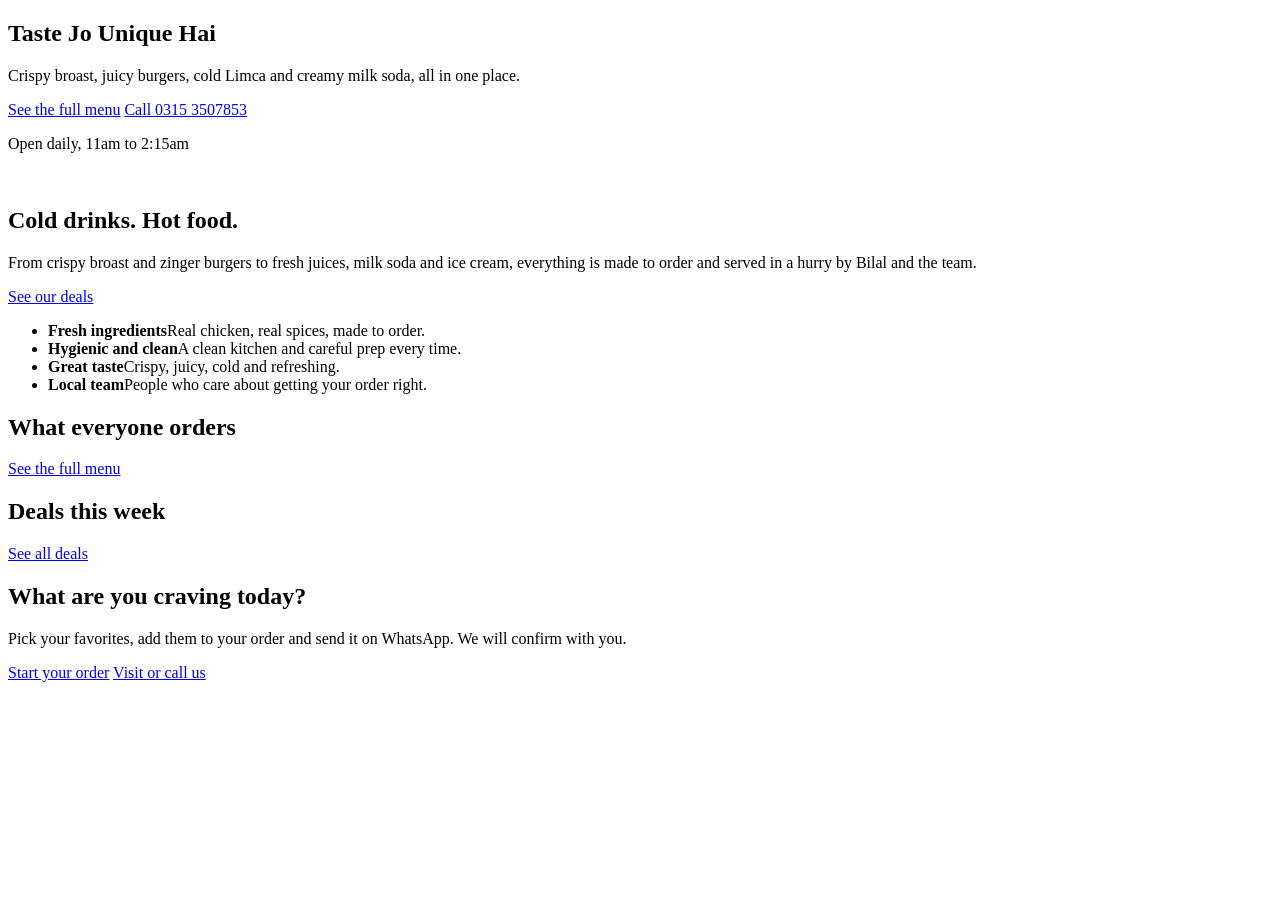
==== index.html @ 27906d06 "Add files via upload" ====
<!DOCTYPE html>
<html lang="en">
<head>
<meta charset="UTF-8">
<meta name="viewport" content="width=device-width, initial-scale=1">
<title>Unique Limca &amp; Milk Soda | Taste Jo Unique Hai</title>
<meta name="description" content="Crispy broast, zinger burgers, fries, cold Limca, milk soda, fresh juices and ice cream in Sukkur. Order by WhatsApp, call or visit.">
<meta property="og:title" content="Unique Limca &amp; Milk Soda | Taste Jo Unique Hai">
<meta property="og:description" content="Crispy broast, zinger burgers, fries, cold Limca and milk soda. Order by WhatsApp.">
<meta property="og:type" content="website">
<meta name="theme-color" content="#0e3b2c">
<link rel="icon" href="images/favicon.svg" type="image/svg+xml">
<link rel="preconnect" href="https://fonts.googleapis.com">
<link rel="preconnect" href="https://fonts.gstatic.com" crossorigin>
<link href="https://fonts.googleapis.com/css2?family=Bricolage+Grotesque:opsz,wght@12..96,600;12..96,800&family=Figtree:wght@400;500;700&display=swap" rel="stylesheet">
<link rel="stylesheet" href="css/style.css">
</head>
<body data-page="home">
<div id="site-header"></div>
<main id="main">
  <section class="hero">
    <div class="wrap hero-inner">
      <div>
        <h1>Taste Jo Unique Hai</h1>
        <p class="lead">Crispy broast, juicy burgers, cold Limca and creamy milk soda, all in one place.</p>
        <div class="hero-actions">
          <a class="btn btn-primary" href="menu.html">See the full menu</a>
          <a class="btn btn-outline" href="tel:+923153507853">Call 0315 3507853</a>
        </div>
        <p class="hero-hours">Open daily, 11am to 2:15am</p>
      </div>
      <div class="hero-photos" aria-hidden="true">
        <img class="p1" data-img="broast" alt="">
        <img class="p2" data-img="limca" alt="">
        <img class="p3" data-img="fries" alt="">
      </div>
    </div>
  </section>

  <section class="section welcome">
    <div class="wrap welcome-grid">
      <div>
        <h2>Cold drinks. Hot food.</h2>
        <p>From crispy broast and zinger burgers to fresh juices, milk soda and ice cream, everything is made to order and served in a hurry by Bilal and the team.</p>
        <a class="btn btn-add" href="deals.html">See our deals</a>
      </div>
      <ul class="trust">
        <li><strong>Fresh ingredients</strong><span>Real chicken, real spices, made to order.</span></li>
        <li><strong>Hygienic and clean</strong><span>A clean kitchen and careful prep every time.</span></li>
        <li><strong>Great taste</strong><span>Crispy, juicy, cold and refreshing.</span></li>
        <li><strong>Local team</strong><span>People who care about getting your order right.</span></li>
      </ul>
    </div>
  </section>

  <section class="section">
    <div class="wrap">
      <div class="section-head"><h2>What everyone orders</h2><a class="link-more" href="menu.html">See the full menu</a></div>
      <ul class="menu-list" id="popular-list"></ul>
    </div>
  </section>

  <section class="section welcome">
    <div class="wrap">
      <div class="section-head"><h2>Deals this week</h2><a class="link-more" href="deals.html">See all deals</a></div>
      <div class="deals-grid" id="deals-preview"></div>
    </div>
  </section>

  <section class="section cta">
    <div class="wrap">
      <h2>What are you craving today?</h2>
      <p>Pick your favorites, add them to your order and send it on WhatsApp. We will confirm with you.</p>
      <div class="hero-actions">
        <a class="btn btn-primary" href="menu.html">Start your order</a>
        <a class="btn btn-outline" href="contact.html">Visit or call us</a>
      </div>
    </div>
  </section>
</main>
<div id="site-footer"></div>
<script src="js/data.js"></script>
<script src="js/cart.js"></script>
<script src="js/layout.js"></script>
<script src="js/pages.js"></script>
</body>
</html>
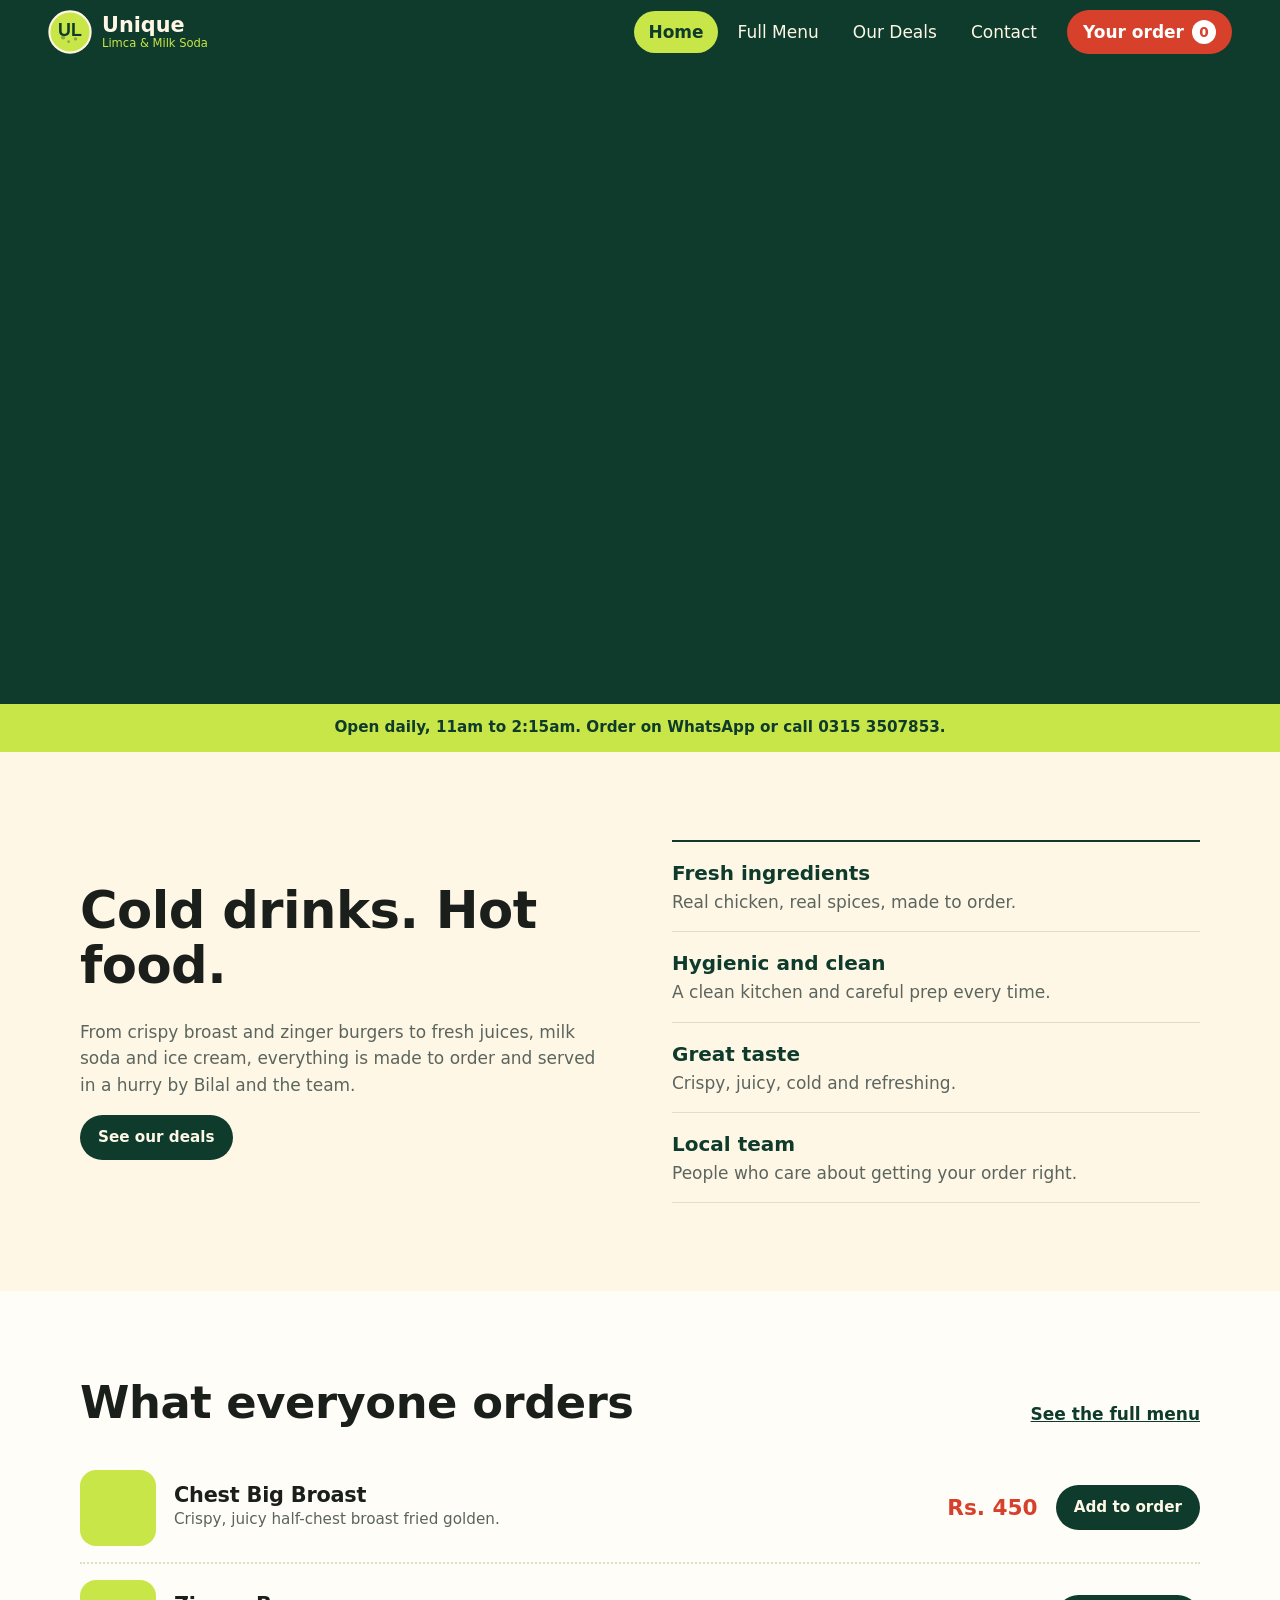
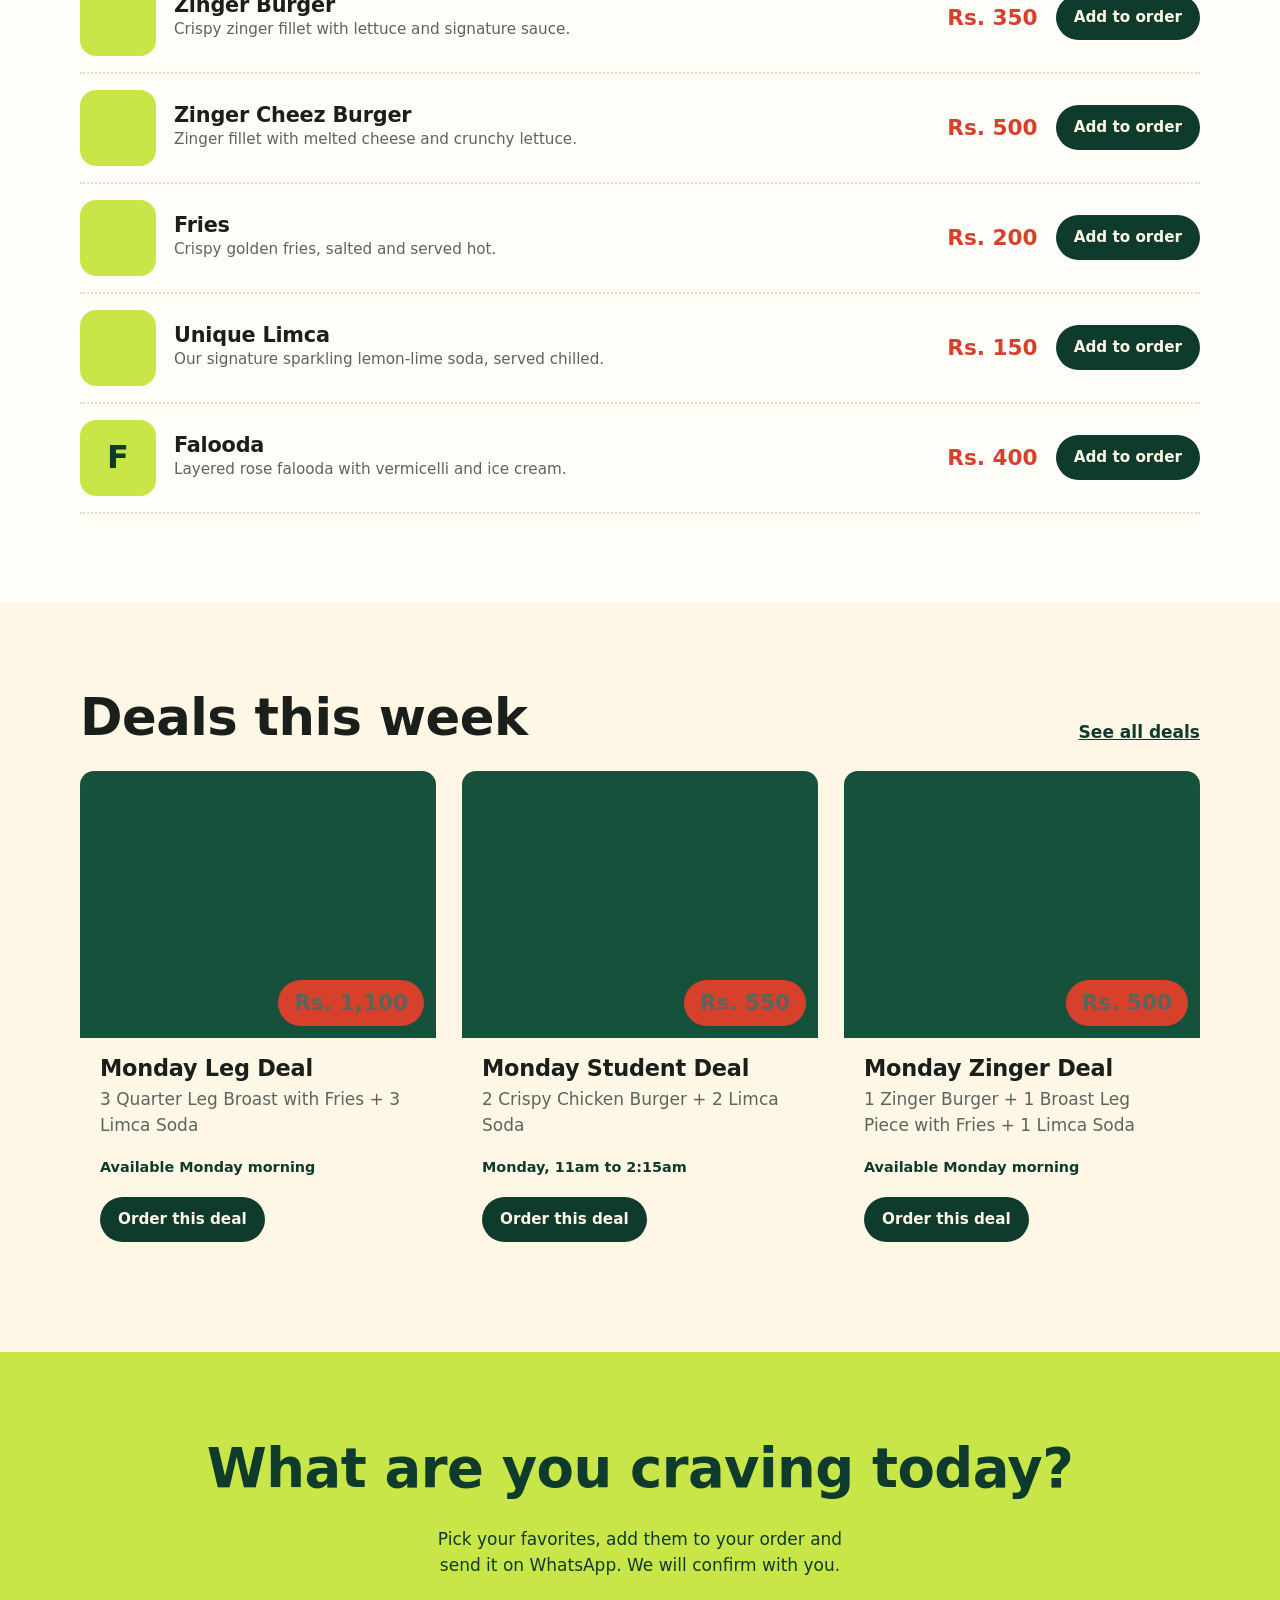
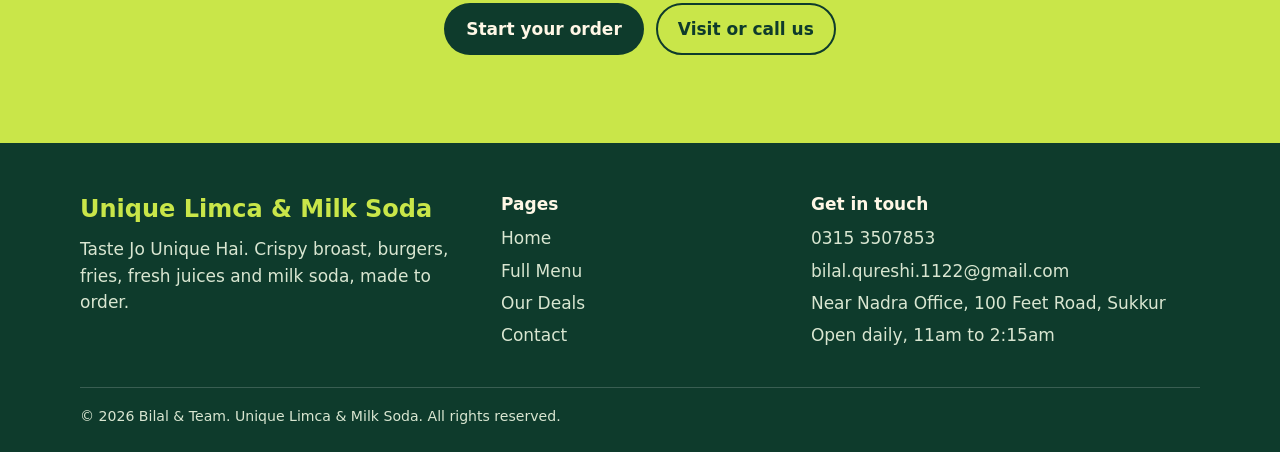
==== commit 621a06de: "Add files via upload" ====
--- a/index.html
+++ b/index.html
@@ -18,24 +18,9 @@
 <body data-page="home">
 <div id="site-header"></div>
 <main id="main">
-  <section class="hero">
-    <div class="wrap hero-inner">
-      <div>
-        <h1>Taste Jo Unique Hai</h1>
-        <p class="lead">Crispy broast, juicy burgers, cold Limca and creamy milk soda, all in one place.</p>
-        <div class="hero-actions">
-          <a class="btn btn-primary" href="menu.html">See the full menu</a>
-          <a class="btn btn-outline" href="tel:+923153507853">Call 0315 3507853</a>
-        </div>
-        <p class="hero-hours">Open daily, 11am to 2:15am</p>
-      </div>
-      <div class="hero-photos" aria-hidden="true">
-        <img class="p1" data-img="broast" alt="">
-        <img class="p2" data-img="limca" alt="">
-        <img class="p3" data-img="fries" alt="">
-      </div>
-    </div>
-  </section>
+  <h1 class="sr-only">Unique Limca &amp; Milk Soda, Taste Jo Unique Hai</h1>
+  <section class="slider" id="slider" aria-roledescription="carousel" aria-label="Featured food"></section>
+  <p class="hours-bar">Open daily, 11am to 2:15am. Order on WhatsApp or call 0315 3507853.</p>
 
   <section class="section welcome">
     <div class="wrap welcome-grid">
@@ -82,6 +67,7 @@
 <script src="js/data.js"></script>
 <script src="js/cart.js"></script>
 <script src="js/layout.js"></script>
+<script src="js/slider.js"></script>
 <script src="js/pages.js"></script>
 </body>
 </html>
--- a/css/style.css
+++ b/css/style.css
@@ -0,0 +1,220 @@
+/* Unique Limca & Milk Soda - styles
+   Colors: bottle green, limca lime, milk cream, chili red */
+:root {
+  --green: #0e3b2c;
+  --green-2: #16513c;
+  --lime: #c9e649;
+  --cream: #fff7e6;
+  --milk: #fffdf8;
+  --chili: #d7402b;
+  --ink: #1a1f1b;
+  --muted: #5b655e;
+  --line: #e6dcc3;
+  --radius: 14px;
+  --head: "Bricolage Grotesque", "Trebuchet MS", system-ui, sans-serif;
+  --body: "Figtree", system-ui, -apple-system, "Segoe UI", Roboto, sans-serif;
+}
+*, *::before, *::after { box-sizing: border-box; }
+html { scroll-behavior: smooth; }
+body { margin: 0; font-family: var(--body); color: var(--ink); background: var(--milk); line-height: 1.55; font-size: 17px; }
+body.no-scroll { overflow: hidden; }
+img { max-width: 100%; display: block; }
+a { color: inherit; }
+h1, h2, h3 { font-family: var(--head); line-height: 1.08; margin: 0 0 .5em; letter-spacing: -.01em; }
+p { margin: 0 0 1em; }
+:focus-visible { outline: 3px solid var(--chili); outline-offset: 2px; }
+[hidden] { display: none !important; }
+
+/* Header */
+.site-header { position: sticky; top: 0; z-index: 30; display: flex; align-items: center; justify-content: space-between; gap: 16px; padding: 10px clamp(16px, 4vw, 48px); background: var(--green); color: var(--cream); }
+.brand { display: flex; align-items: center; gap: 10px; text-decoration: none; }
+.brand-text { font-family: var(--head); font-weight: 800; font-size: 1.3rem; line-height: 1; display: flex; flex-direction: column; }
+.brand-text small { font-family: var(--body); font-weight: 500; font-size: .72rem; color: var(--lime); margin-top: 3px; }
+.nav { display: flex; gap: 6px; margin-left: auto; }
+.nav a { text-decoration: none; padding: 8px 14px; border-radius: 999px; font-weight: 500; }
+.nav a:hover { background: var(--green-2); }
+.nav a[aria-current="page"] { background: var(--lime); color: var(--green); font-weight: 700; }
+.header-actions { display: flex; align-items: center; gap: 10px; }
+.cart-btn { font: inherit; font-weight: 700; cursor: pointer; border: 0; border-radius: 999px; padding: 9px 16px; background: var(--chili); color: #fff; display: flex; align-items: center; gap: 8px; }
+.cart-count { min-width: 24px; height: 24px; display: inline-grid; place-items: center; border-radius: 999px; background: #fff; color: var(--chili); font-size: .85rem; }
+.menu-toggle { display: none; width: 44px; height: 44px; border: 0; border-radius: 10px; background: var(--green-2); cursor: pointer; padding: 0 11px; flex-direction: column; justify-content: center; gap: 5px; }
+.menu-toggle span { display: block; height: 2px; background: var(--cream); border-radius: 2px; }
+
+/* Buttons */
+.btn { display: inline-block; font: inherit; font-weight: 700; text-decoration: none; text-align: center; cursor: pointer; border: 2px solid transparent; border-radius: 999px; padding: 11px 20px; }
+.btn-primary { background: var(--lime); color: var(--green); }
+.btn-primary:hover { background: #d8f060; }
+.btn-outline { border-color: var(--cream); color: var(--cream); }
+.btn-outline:hover { background: rgba(255,255,255,.12); }
+.btn-add { background: var(--green); color: var(--cream); padding: 9px 16px; font-size: .95rem; }
+.btn-add:hover { background: var(--green-2); }
+.btn-ghost { border-color: var(--green); color: var(--green); padding: 8px 14px; font-size: .9rem; }
+.btn-whatsapp { background: #1fa855; color: #fff; display: block; width: 100%; margin-top: 12px; }
+.btn-whatsapp:hover { background: #178f47; }
+.btn-link { background: none; border: 0; font: inherit; color: var(--muted); text-decoration: underline; cursor: pointer; margin: 10px auto 0; display: block; }
+
+/* Layout helpers */
+.wrap { width: min(1120px, 100% - 2 * clamp(16px, 4vw, 40px)); margin-inline: auto; }
+.section { padding: clamp(44px, 7vw, 88px) 0; }
+.section-head { display: flex; align-items: end; justify-content: space-between; gap: 16px; flex-wrap: wrap; margin-bottom: 26px; }
+.section-head h2 { font-size: clamp(1.9rem, 4vw, 2.8rem); margin: 0; }
+.link-more { font-weight: 700; color: var(--green); }
+
+/* Hero (the one bold moment) */
+.hero { background: var(--green); color: var(--cream); overflow: hidden; }
+.hero-inner { display: grid; grid-template-columns: 1.1fr .9fr; gap: clamp(24px, 5vw, 64px); align-items: center; padding: clamp(40px, 7vw, 88px) 0; }
+.hero h1 { font-size: clamp(3.2rem, 9.5vw, 7.2rem); font-weight: 800; color: var(--lime); margin-bottom: .2em; line-height: .92; }
+.hero p.lead { font-size: 1.2rem; max-width: 30ch; color: #e8efe0; }
+.hero-actions { display: flex; flex-wrap: wrap; gap: 12px; margin-top: 24px; }
+.hero-hours { margin-top: 22px; font-size: .95rem; color: #bcd0b4; }
+.hero-photos { position: relative; aspect-ratio: 1 / 1.05; }
+.hero-photos img { position: absolute; object-fit: cover; border-radius: 22px; border: 4px solid var(--cream); background: var(--green-2); }
+.hero-photos .p1 { width: 72%; height: 62%; top: 0; right: 0; transform: rotate(2deg); }
+.hero-photos .p2 { width: 54%; height: 44%; bottom: 0; left: 0; transform: rotate(-4deg); }
+.hero-photos .p3 { width: 36%; height: 30%; bottom: 6%; right: 4%; transform: rotate(5deg); }
+
+/* Welcome */
+.welcome { background: var(--cream); }
+.welcome-grid { display: grid; grid-template-columns: 1fr 1fr; gap: clamp(24px, 5vw, 64px); align-items: center; }
+.welcome h2 { font-size: clamp(2rem, 4.4vw, 3.2rem); }
+.welcome p { color: var(--muted); max-width: 48ch; }
+.trust { list-style: none; padding: 0; margin: 0; display: grid; gap: 0; border-top: 2px solid var(--green); }
+.trust li { padding: 16px 0; border-bottom: 1px solid var(--line); }
+.trust strong { display: block; font-family: var(--head); font-size: 1.25rem; color: var(--green); }
+.trust span { color: var(--muted); }
+
+/* Menu list (menu-board style) */
+.menu-list { list-style: none; margin: 0; padding: 0; }
+.menu-row { display: grid; grid-template-columns: 76px 1fr auto auto; gap: 8px 18px; align-items: center; padding: 16px 0; border-bottom: 2px dotted var(--line); }
+.menu-thumb { width: 76px; height: 76px; border-radius: 16px; overflow: hidden; background: var(--lime); display: grid; place-items: center; font-family: var(--head); font-weight: 800; font-size: 2rem; color: var(--green); }
+.menu-thumb img { width: 100%; height: 100%; object-fit: cover; }
+.menu-text h3 { font-size: 1.3rem; margin: 0 0 2px; }
+.menu-text p { margin: 0; color: var(--muted); font-size: .95rem; }
+.menu-price { margin: 0; font-family: var(--head); font-weight: 800; font-size: 1.35rem; color: var(--chili); white-space: nowrap; }
+.menu-price .ask { font-family: var(--body); font-weight: 500; font-size: .95rem; color: var(--muted); }
+
+.page-title { background: var(--green); color: var(--cream); padding: clamp(36px, 6vw, 64px) 0; }
+.page-title h1 { font-size: clamp(2.6rem, 7vw, 4.8rem); color: var(--lime); margin: 0 0 .15em; }
+.page-title p { margin: 0; max-width: 46ch; color: #d9e6d1; }
+.jump { display: flex; flex-wrap: wrap; gap: 8px; padding: 18px 0 0; }
+.jump a { text-decoration: none; padding: 8px 16px; border: 2px solid var(--green); border-radius: 999px; font-weight: 700; color: var(--green); }
+.jump a:hover { background: var(--green); color: var(--cream); }
+.menu-section { padding-top: 40px; scroll-margin-top: 80px; }
+.menu-section h2 { font-size: 2.2rem; color: var(--green); border-bottom: 3px solid var(--lime); display: inline-block; padding-bottom: 4px; }
+.note { background: var(--cream); border-left: 5px solid var(--lime); padding: 14px 18px; border-radius: 8px; margin-top: 36px; color: var(--muted); }
+
+/* Deals */
+.deals-grid { display: grid; grid-template-columns: repeat(auto-fill, minmax(290px, 1fr)); gap: 26px; }
+.deal { background: var(--cream); border-radius: var(--radius); overflow: hidden; display: flex; flex-direction: column; }
+.deal-img { position: relative; aspect-ratio: 4 / 3; background: var(--green-2); }
+.deal-img img { width: 100%; height: 100%; object-fit: cover; }
+.deal-price { position: absolute; right: 12px; bottom: 12px; margin: 0; background: var(--chili); color: #fff; font-family: var(--head); font-weight: 800; font-size: 1.35rem; padding: 6px 16px; border-radius: 999px; }
+.deal-body { padding: 18px 20px 22px; display: flex; flex-direction: column; flex: 1; }
+.deal-body h3 { font-size: 1.4rem; margin-bottom: 6px; }
+.deal-body p { color: var(--muted); }
+.deal-when { font-size: .9rem; font-weight: 700; color: var(--green) !important; margin-top: auto; }
+.deal-body .btn { align-self: flex-start; margin-top: 4px; }
+
+/* CTA */
+.cta { background: var(--lime); color: var(--green); text-align: center; }
+.cta h2 { font-size: clamp(2rem, 5vw, 3.4rem); }
+.cta p { max-width: 40ch; margin-inline: auto; }
+.cta .hero-actions { justify-content: center; }
+.cta .btn-primary { background: var(--green); color: var(--cream); }
+.cta .btn-outline { border-color: var(--green); color: var(--green); }
+
+/* Contact */
+.contact-grid { display: grid; grid-template-columns: repeat(auto-fit, minmax(240px, 1fr)); gap: 0; border-top: 3px solid var(--green); }
+.contact-item { padding: 22px 22px 22px 0; border-bottom: 1px solid var(--line); }
+.contact-item h2 { font-size: 1.2rem; color: var(--green); margin-bottom: 6px; }
+.contact-item p { margin: 0; font-size: 1.1rem; }
+.contact-item a { font-weight: 700; }
+
+/* Footer */
+.site-footer { background: var(--green); color: #d9e6d1; padding: 48px clamp(16px, 4vw, 48px) 24px; }
+.footer-grid { display: grid; grid-template-columns: 1.4fr 1fr 1.4fr; gap: 32px; max-width: 1120px; margin: 0 auto; }
+.footer-brand { font-family: var(--head); font-weight: 800; font-size: 1.5rem; color: var(--lime); margin-bottom: 8px; }
+.footer-title { font-weight: 700; color: var(--cream); margin-bottom: 8px; }
+.site-footer ul { list-style: none; padding: 0; margin: 0; }
+.site-footer li { margin-bottom: 6px; }
+.site-footer a { text-decoration: none; }
+.site-footer a:hover { text-decoration: underline; }
+.copyright { max-width: 1120px; margin: 32px auto 0; padding-top: 18px; border-top: 1px solid rgba(255,255,255,.18); font-size: .88rem; }
+
+/* Cart drawer */
+.drawer-backdrop { position: fixed; inset: 0; background: rgba(10, 25, 18, .55); z-index: 40; }
+.drawer { position: fixed; top: 0; right: 0; bottom: 0; width: min(420px, 100%); background: var(--milk); z-index: 50; transform: translateX(100%); transition: transform .25s ease; display: flex; flex-direction: column; padding: 20px; overflow-y: auto; }
+.drawer.open { transform: none; }
+.drawer-head { display: flex; justify-content: space-between; align-items: center; margin-bottom: 8px; }
+.drawer-head h2 { margin: 0; font-size: 1.7rem; }
+.drawer-close { font: inherit; font-weight: 700; background: none; border: 2px solid var(--green); color: var(--green); border-radius: 999px; padding: 6px 14px; cursor: pointer; }
+.cart-list { list-style: none; padding: 0; margin: 0; }
+.cart-item { display: grid; grid-template-columns: 1fr auto auto; gap: 4px 12px; align-items: center; padding: 14px 0; border-bottom: 1px solid var(--line); }
+.cart-item p { margin: 0; }
+.cart-item-name { font-weight: 700; }
+.cart-item-price { font-size: .85rem; color: var(--muted); }
+.cart-line { font-weight: 700; color: var(--chili); min-width: 78px; text-align: right; }
+.qty { display: flex; align-items: center; gap: 8px; }
+.qty button { width: 32px; height: 32px; border-radius: 50%; border: 2px solid var(--green); background: none; color: var(--green); font-size: 1.1rem; font-weight: 700; cursor: pointer; line-height: 1; }
+.qty span { min-width: 18px; text-align: center; font-weight: 700; }
+.cart-empty { color: var(--muted); padding: 24px 0; }
+.drawer-foot { margin-top: auto; padding-top: 16px; }
+.cart-total { display: flex; justify-content: space-between; align-items: baseline; font-size: 1.2rem; margin-bottom: 12px; }
+.cart-total strong { font-family: var(--head); font-size: 1.8rem; color: var(--chili); }
+.drawer-foot label { display: block; font-weight: 700; font-size: .9rem; margin: 10px 0 4px; }
+.drawer-foot input, .drawer-foot textarea { width: 100%; font: inherit; padding: 10px 12px; border: 2px solid var(--line); border-radius: 10px; background: #fff; }
+.toast { position: fixed; left: 50%; bottom: 24px; transform: translate(-50%, 24px); background: var(--ink); color: #fff; padding: 10px 20px; border-radius: 999px; font-weight: 700; opacity: 0; pointer-events: none; transition: opacity .2s, transform .2s; z-index: 60; }
+.toast.show { opacity: 1; transform: translate(-50%, 0); }
+
+/* 404 */
+.notfound { text-align: center; padding: 100px 16px; }
+.notfound h1 { font-size: clamp(4rem, 14vw, 9rem); color: var(--green); margin: 0; }
+
+/* Mobile */
+@media (max-width: 860px) {
+  .hero-inner, .welcome-grid, .footer-grid { grid-template-columns: 1fr; }
+  .hero-photos { max-width: 420px; margin-inline: auto; width: 100%; }
+  .menu-toggle { display: flex; }
+  .nav { display: none; position: absolute; top: 100%; left: 0; right: 0; flex-direction: column; background: var(--green); padding: 8px 16px 16px; margin: 0; }
+  .nav.open { display: flex; }
+  .nav a { padding: 12px 14px; }
+}
+@media (max-width: 600px) {
+  body { font-size: 16px; }
+  .menu-row { grid-template-columns: 60px 1fr auto; }
+  .menu-thumb { width: 60px; height: 60px; }
+  .menu-row .btn { grid-column: 2 / -1; justify-self: start; }
+  .cart-btn { padding: 8px 12px; }
+}
+@media (prefers-reduced-motion: reduce) {
+  html { scroll-behavior: auto; }
+  .drawer, .toast { transition: none; }
+}
+
+/* Slideshow banner */
+.sr-only { position: absolute; width: 1px; height: 1px; padding: 0; margin: -1px; overflow: hidden; clip: rect(0, 0, 0, 0); white-space: nowrap; border: 0; }
+.slider { position: relative; height: clamp(500px, 56vw, 640px); overflow: hidden; background: var(--green); color: var(--cream); }
+.slide { position: absolute; inset: 0; background: var(--slide-bg, var(--green)); opacity: 0; visibility: hidden; transition: opacity .6s ease, visibility 0s linear .6s; }
+.slide.active { opacity: 1; visibility: visible; transition: opacity .6s ease; }
+.slide-inner { height: 100%; display: grid; grid-template-columns: 1.05fr .95fr; gap: clamp(20px, 4vw, 56px); align-items: center; padding-bottom: 36px; }
+.slide-title { font-family: var(--head); font-weight: 800; font-size: clamp(2.6rem, 7.4vw, 5.8rem); line-height: .95; letter-spacing: -.02em; color: var(--lime); margin: 0 0 .3em; }
+.slide .lead { font-size: 1.2rem; max-width: 32ch; color: #eef3e6; }
+.slide-pic { position: relative; display: grid; place-items: center; height: 100%; max-height: 420px; }
+.slide-pic::before { content: ""; position: absolute; width: min(100%, 400px); aspect-ratio: 1; border-radius: 50%; background: rgba(201, 230, 73, .16); }
+.slide-pic img { position: relative; width: 100%; max-height: 100%; object-fit: contain; filter: drop-shadow(0 18px 24px rgba(0, 0, 0, .3)); }
+.slider-arrow { position: absolute; top: 50%; transform: translateY(-50%); width: 46px; height: 46px; border-radius: 50%; border: 2px solid rgba(255, 247, 230, .6); background: rgba(14, 59, 44, .35); color: var(--cream); font-size: 1.8rem; line-height: 1; cursor: pointer; z-index: 3; padding: 0 0 4px; }
+.slider-arrow:hover { background: rgba(14, 59, 44, .7); }
+.slider-arrow.prev { left: 12px; }
+.slider-arrow.next { right: 12px; }
+.dots { position: absolute; left: 0; right: 0; bottom: 14px; display: flex; justify-content: center; gap: 10px; z-index: 3; }
+.dot { width: 12px; height: 12px; border-radius: 50%; border: 2px solid var(--cream); background: transparent; padding: 0; cursor: pointer; }
+.dot.active { background: var(--lime); border-color: var(--lime); width: 30px; border-radius: 999px; }
+.hours-bar { margin: 0; padding: 12px 16px; text-align: center; background: var(--lime); color: var(--green); font-weight: 700; font-size: .95rem; }
+@media (max-width: 860px) {
+  .slider { height: 680px; }
+  .slide-inner { grid-template-columns: 1fr; grid-template-rows: auto 1fr; align-content: start; padding-top: 34px; gap: 10px; }
+  .slide-title { font-size: clamp(2.3rem, 11vw, 3.6rem); }
+  .slide-pic { max-height: 240px; }
+  .slider-arrow { top: auto; bottom: 8px; transform: none; width: 40px; height: 40px; }
+}
+@media (prefers-reduced-motion: reduce) { .slide, .slide.active { transition: none; } }
